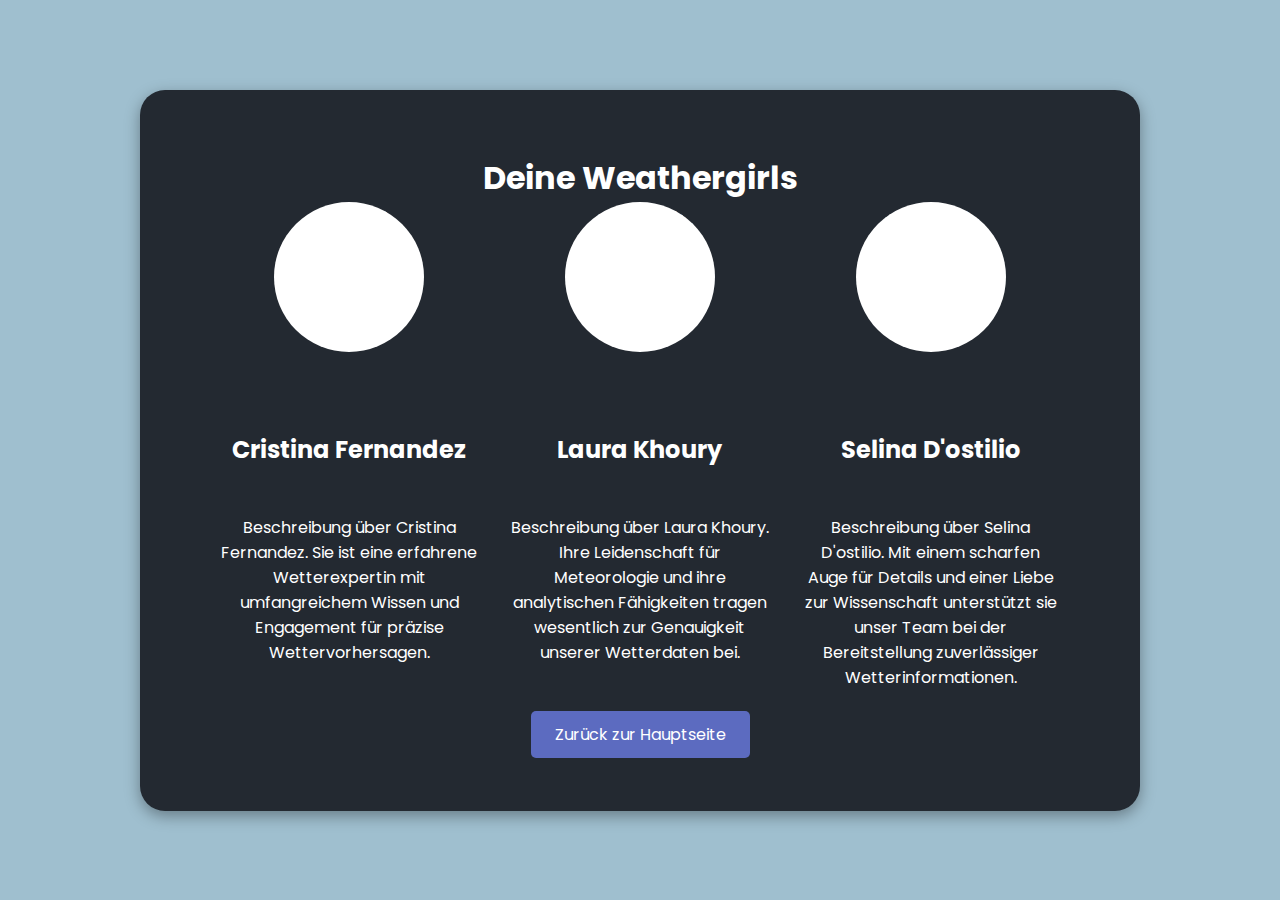
==== subpage.html @ d6955d7b "Über uns seite ertstellt und kleine anpassungen beim titel" ====
<!DOCTYPE html>
<html lang="de">
<head>
    <meta charset="UTF-8"/>
    <meta name="viewport" content="width=device-width, initial-scale=1.0" />
    <link rel="stylesheet" href="subpage.css" />
    <title>Mehr über die Wetter App</title>
</head>
<body>
    <div class="container">
        <div class="content_section">
            <h1>Deine Weathergirls</h1>
            <div class="team-container">
                <div class="team-photos">
                    <div class="circle">
                        <img src="foto_cristina.jpg" alt="Cristina Fernandez">
                    </div>
                    <div class="circle">
                        <img src="foto_laura.jpg" alt="Laura Khoury">
                    </div>
                    <div class="circle">
                        <img src="foto_selina.jpg" alt="Selina D'ostilio">
                    </div>
                </div>
                <div class="team-names">
                    <h3>Cristina Fernandez</h3>
                    <h3>Laura Khoury</h3>
                    <h3>Selina D'ostilio</h3>
                </div>
                <div class="team-descriptions">
                    <p>Beschreibung über Cristina Fernandez. Sie ist eine erfahrene Wetterexpertin mit umfangreichem Wissen und Engagement für präzise Wettervorhersagen.</p>
                    <p>Beschreibung über Laura Khoury. Ihre Leidenschaft für Meteorologie und ihre analytischen Fähigkeiten tragen wesentlich zur Genauigkeit unserer Wetterdaten bei.</p>
                    <p>Beschreibung über Selina D'ostilio. Mit einem scharfen Auge für Details und einer Liebe zur Wissenschaft unterstützt sie unser Team bei der Bereitstellung zuverlässiger Wetterinformationen.</p>
                </div>
            </div>
            <a href="index.html" class="btn_more_info">Zurück zur Hauptseite</a>
        </div>
    </div>
</body>
</html>
---- subpage.css ----
@import url("https://fonts.googleapis.com/css2?family=Poppins:wght@400;500;600&family=Ruda:wght@400;600;700&display=swap");

* {
  box-sizing: border-box;
  margin: 0;
  padding: 0;
}

body {
  background-color: #9fbfcf;
  min-height: 100vh;
  display: flex;
  flex-direction: column;
  align-items: center;
  justify-content: center;
  font-family: "Poppins", sans-serif;
  padding: 16px; /* Padding hinzugefügt für kleine Bildschirme */
}

.container {
  max-width: 1000px;
  width: 100%;
  background-color: #232931;
  color: #fff;
  border-radius: 25px;
  box-shadow: 0 5px 15px rgba(0, 0, 0, 0.35);
  transition: all 0.5s ease-in-out;
  padding: 32px;
  text-align: center;
}

.content_section {
  padding: 32px;
}

.team-container {
  display: flex;
  flex-direction: column;
  align-items: center;
  gap: 32px;
}

.team-photos {
  display: flex;
  justify-content: space-around;
  width: 100%;
  flex-wrap: wrap; /* Zeilenumbruch für kleine Bildschirme */
}

.circle {
  width: 150px;
  height: 150px;
  border-radius: 50%;
  overflow: hidden;
  display: flex;
  align-items: center;
  justify-content: center;
  background-color: #fff;
  margin-bottom: 32px;
}

.circle img {
  width: 100%;
  height: 100%;
  object-fit: cover;
}

.team-names,
.team-descriptions {
  display: flex;
  justify-content: space-around;
  width: 100%;
  flex-wrap: wrap; /* Zeilenumbruch für kleine Bildschirme */
}

.team-names h3,
.team-descriptions p {
  width: 30%;
  text-align: center;
}

h3 {
  margin-top: 16px;
  margin-bottom: 16px;
  font-size: 24px;
}

p {
  font-size: 16px;
  margin: 0 0 32px 0;
}

.btn_more_info {
  text-decoration: none;
  background-color: #5c6bc0;
  color: #fff;
  padding: 12px 24px;
  border-radius: 5px;
  transition: background-color 0.3s ease;
  margin-top: 32px;
}

.btn_more_info:hover {
  background-color: #3949ab;
}

@media (max-width: 768px) {
  .container {
    padding: 16px; /* Weniger Padding für kleine Bildschirme */
  }

  .content_section {
    padding: 16px; /* Weniger Padding für kleine Bildschirme */
  }

  .team-photos,
  .team-names,
  .team-descriptions {
    flex-direction: column;
  }

  .team-names h3,
  .team-descriptions p {
    width: 100%;
  }

  .circle {
    width: 120px; /* Kleinere Kreise für kleine Bildschirme */
    height: 120px;
    margin-bottom: 16px;
  }

  h3 {
    font-size: 20px; /* Kleinere Schriftgröße für Überschriften */
  }

  p {
    font-size: 14px; /* Kleinere Schriftgröße für Beschreibungen */
    margin-bottom: 16px;
  }

  .btn_more_info {
    margin-top: 24px; /* Weniger Abstand zum Button */
  }
}
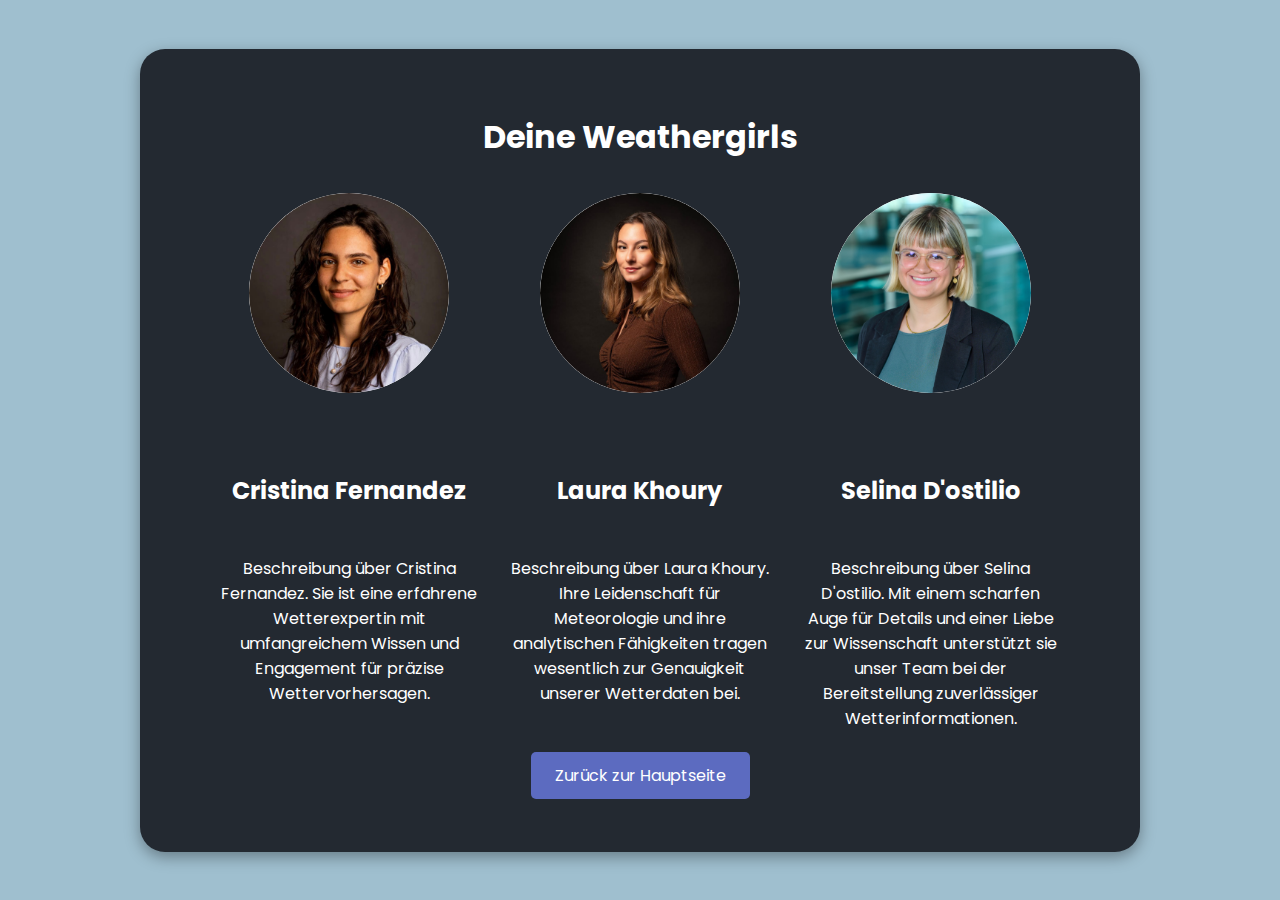
==== commit 1a05fbe6: "Fotos vom Team hinzugefügt und neue Wetter Bilder" ====
--- a/subpage.html
+++ b/subpage.html
@@ -13,13 +13,13 @@
             <div class="team-container">
                 <div class="team-photos">
                     <div class="circle">
-                        <img src="foto_cristina.jpg" alt="Cristina Fernandez">
+                        <img src="images/cristina_bild.png" alt="Cristina Fernandez">
                     </div>
                     <div class="circle">
-                        <img src="foto_laura.jpg" alt="Laura Khoury">
+                        <img src="images/laura_bild.png" alt="Laura Khoury">
                     </div>
                     <div class="circle">
-                        <img src="foto_selina.jpg" alt="Selina D'ostilio">
+                        <img src="images/selina_bild.png" alt="Selina D'ostilio">
                     </div>
                 </div>
                 <div class="team-names">
--- a/subpage.css
+++ b/subpage.css
@@ -33,6 +33,10 @@
   padding: 32px;
 }
 
+h1 {
+  margin-bottom: 32px; /* Abstand zwischen der Überschrift und den Bildern */
+}
+
 .team-container {
   display: flex;
   flex-direction: column;
@@ -48,8 +52,8 @@
 }
 
 .circle {
-  width: 150px;
-  height: 150px;
+  width: 200px; /* Größere Kreise */
+  height: 200px; /* Größere Kreise */
   border-radius: 50%;
   overflow: hidden;
   display: flex;
@@ -113,6 +117,10 @@
     padding: 16px; /* Weniger Padding für kleine Bildschirme */
   }
 
+  h1 {
+    margin-bottom: 24px; /* Weniger Abstand für kleine Bildschirme */
+  }
+
   .team-photos,
   .team-names,
   .team-descriptions {
@@ -125,8 +133,8 @@
   }
 
   .circle {
-    width: 120px; /* Kleinere Kreise für kleine Bildschirme */
-    height: 120px;
+    width: 160px; /* Größere Kreise für kleine Bildschirme */
+    height: 160px;
     margin-bottom: 16px;
   }
 
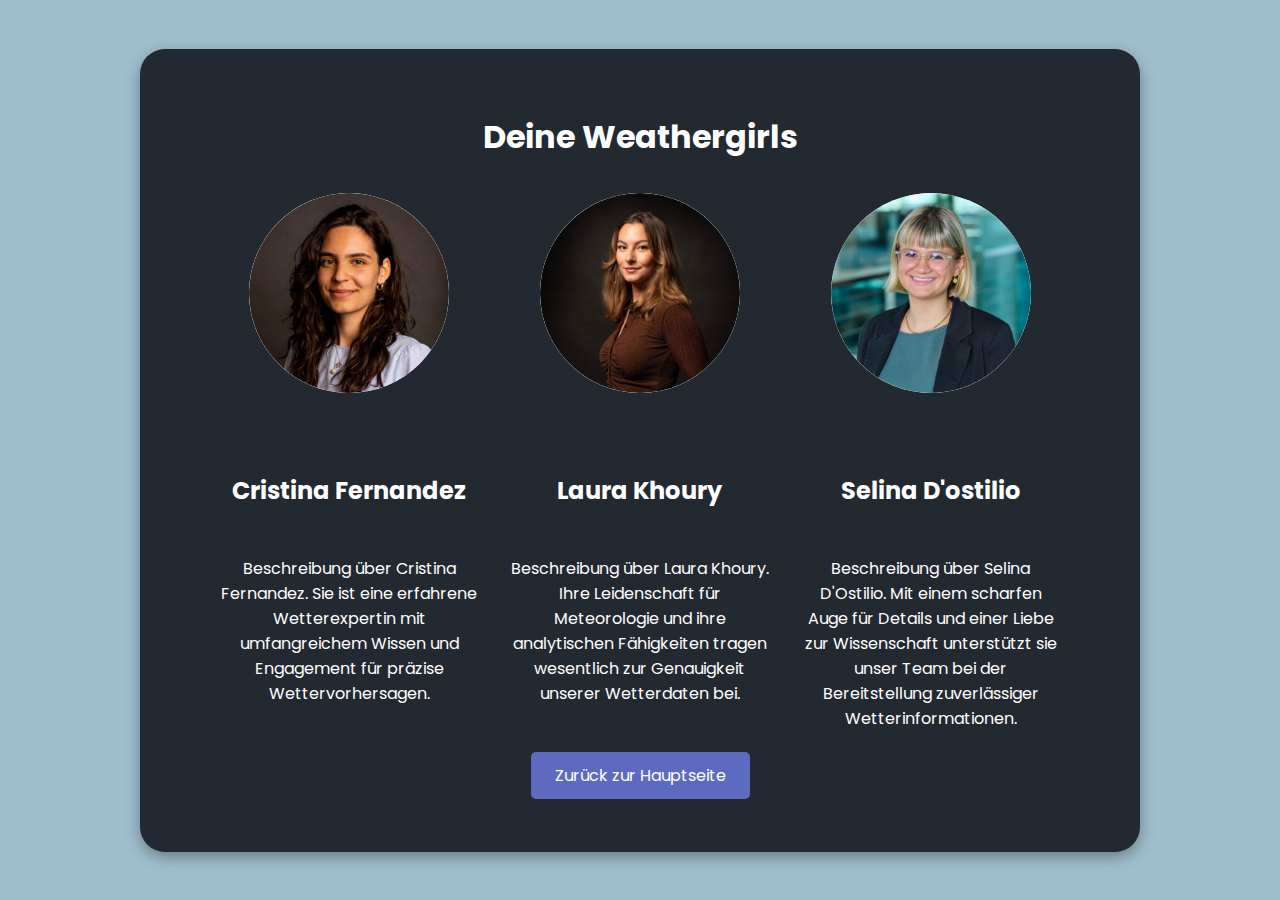
==== commit acacc274: "schreibfehler" ====
--- a/subpage.html
+++ b/subpage.html
@@ -30,7 +30,7 @@
                 <div class="team-descriptions">
                     <p>Beschreibung über Cristina Fernandez. Sie ist eine erfahrene Wetterexpertin mit umfangreichem Wissen und Engagement für präzise Wettervorhersagen.</p>
                     <p>Beschreibung über Laura Khoury. Ihre Leidenschaft für Meteorologie und ihre analytischen Fähigkeiten tragen wesentlich zur Genauigkeit unserer Wetterdaten bei.</p>
-                    <p>Beschreibung über Selina D'ostilio. Mit einem scharfen Auge für Details und einer Liebe zur Wissenschaft unterstützt sie unser Team bei der Bereitstellung zuverlässiger Wetterinformationen.</p>
+                    <p>Beschreibung über Selina D'Ostilio. Mit einem scharfen Auge für Details und einer Liebe zur Wissenschaft unterstützt sie unser Team bei der Bereitstellung zuverlässiger Wetterinformationen.</p>
                 </div>
             </div>
             <a href="index.html" class="btn_more_info">Zurück zur Hauptseite</a>
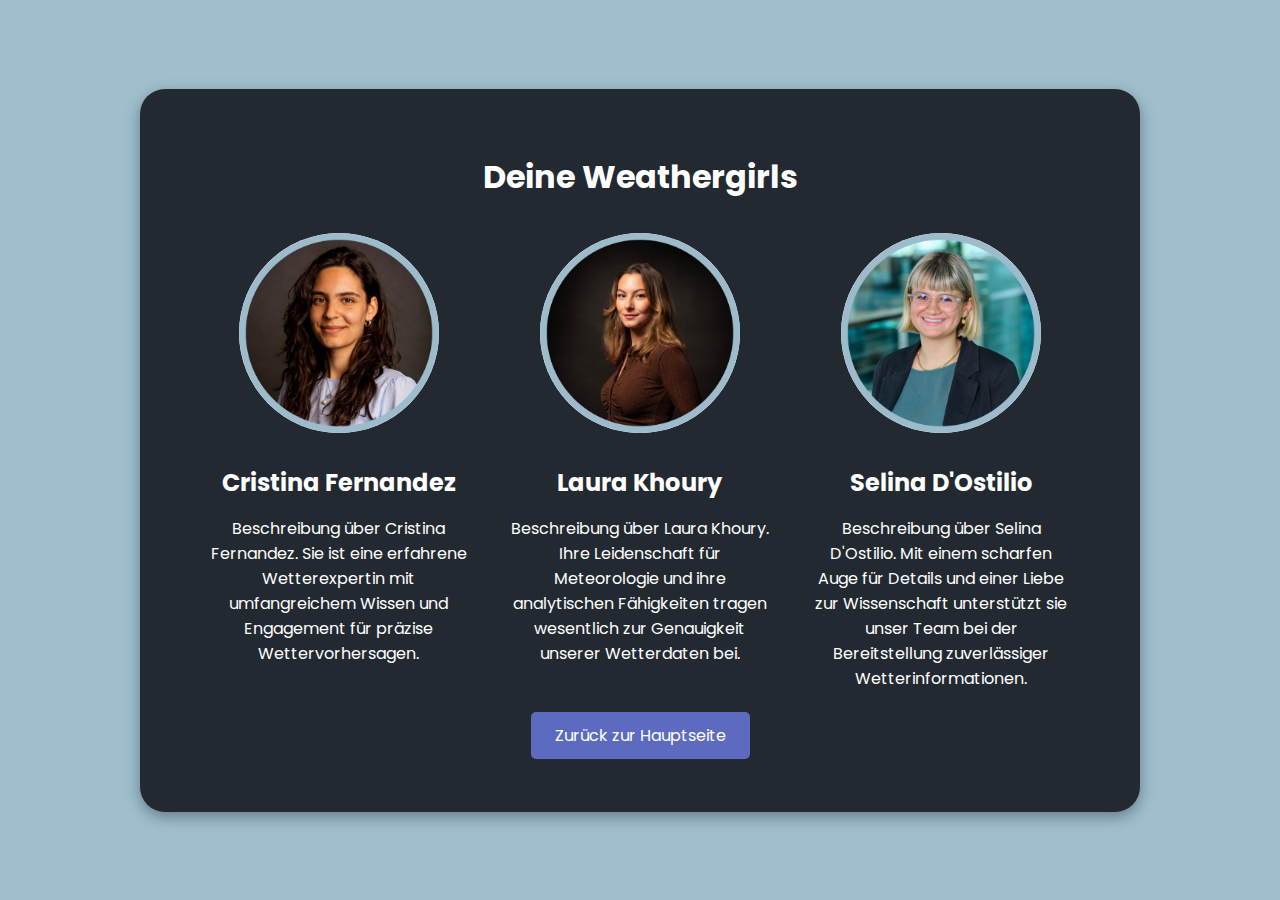
==== commit a4d6acab: "Über uns Seite besser responsive" ====
--- a/subpage.html
+++ b/subpage.html
@@ -11,25 +11,25 @@
         <div class="content_section">
             <h1>Deine Weathergirls</h1>
             <div class="team-container">
-                <div class="team-photos">
+                <div class="team-member">
                     <div class="circle">
                         <img src="images/cristina_bild.png" alt="Cristina Fernandez">
                     </div>
+                    <h3>Cristina Fernandez</h3>
+                    <p>Beschreibung über Cristina Fernandez. Sie ist eine erfahrene Wetterexpertin mit umfangreichem Wissen und Engagement für präzise Wettervorhersagen.</p>
+                </div>
+                <div class="team-member">
                     <div class="circle">
                         <img src="images/laura_bild.png" alt="Laura Khoury">
                     </div>
+                    <h3>Laura Khoury</h3>
+                    <p>Beschreibung über Laura Khoury. Ihre Leidenschaft für Meteorologie und ihre analytischen Fähigkeiten tragen wesentlich zur Genauigkeit unserer Wetterdaten bei.</p>
+                </div>
+                <div class="team-member">
                     <div class="circle">
-                        <img src="images/selina_bild.png" alt="Selina D'ostilio">
+                        <img src="images/selina_bild.png" alt="Selina D'Ostilio">
                     </div>
-                </div>
-                <div class="team-names">
-                    <h3>Cristina Fernandez</h3>
-                    <h3>Laura Khoury</h3>
-                    <h3>Selina D'ostilio</h3>
-                </div>
-                <div class="team-descriptions">
-                    <p>Beschreibung über Cristina Fernandez. Sie ist eine erfahrene Wetterexpertin mit umfangreichem Wissen und Engagement für präzise Wettervorhersagen.</p>
-                    <p>Beschreibung über Laura Khoury. Ihre Leidenschaft für Meteorologie und ihre analytischen Fähigkeiten tragen wesentlich zur Genauigkeit unserer Wetterdaten bei.</p>
+                    <h3>Selina D'Ostilio</h3>
                     <p>Beschreibung über Selina D'Ostilio. Mit einem scharfen Auge für Details und einer Liebe zur Wissenschaft unterstützt sie unser Team bei der Bereitstellung zuverlässiger Wetterinformationen.</p>
                 </div>
             </div>
--- a/subpage.css
+++ b/subpage.css
@@ -14,7 +14,7 @@
   align-items: center;
   justify-content: center;
   font-family: "Poppins", sans-serif;
-  padding: 16px; /* Padding hinzugefügt für kleine Bildschirme */
+  padding: 16px;
 }
 
 .container {
@@ -34,53 +34,40 @@
 }
 
 h1 {
-  margin-bottom: 32px; /* Abstand zwischen der Überschrift und den Bildern */
+  margin-bottom: 32px;
 }
 
 .team-container {
   display: flex;
-  flex-direction: column;
-  align-items: center;
+  flex-direction: row;
+  justify-content: space-around;
+  align-items: flex-start;
   gap: 32px;
 }
 
-.team-photos {
+.team-member {
   display: flex;
-  justify-content: space-around;
-  width: 100%;
-  flex-wrap: wrap; /* Zeilenumbruch für kleine Bildschirme */
+  flex-direction: column;
+  align-items: center;
+  width: 30%;
 }
 
 .circle {
-  width: 200px; /* Größere Kreise */
-  height: 200px; /* Größere Kreise */
+  width: 200px;
+  height: 200px;
   border-radius: 50%;
   overflow: hidden;
   display: flex;
   align-items: center;
   justify-content: center;
   background-color: #fff;
-  margin-bottom: 32px;
+  margin-bottom: 16px;
 }
 
 .circle img {
   width: 100%;
   height: 100%;
   object-fit: cover;
-}
-
-.team-names,
-.team-descriptions {
-  display: flex;
-  justify-content: space-around;
-  width: 100%;
-  flex-wrap: wrap; /* Zeilenumbruch für kleine Bildschirme */
-}
-
-.team-names h3,
-.team-descriptions p {
-  width: 30%;
-  text-align: center;
 }
 
 h3 {
@@ -92,6 +79,7 @@
 p {
   font-size: 16px;
   margin: 0 0 32px 0;
+  text-align: center;
 }
 
 .btn_more_info {
@@ -110,44 +98,42 @@
 
 @media (max-width: 768px) {
   .container {
-    padding: 16px; /* Weniger Padding für kleine Bildschirme */
+    padding: 16px;
   }
 
   .content_section {
-    padding: 16px; /* Weniger Padding für kleine Bildschirme */
+    padding: 16px;
   }
 
   h1 {
-    margin-bottom: 24px; /* Weniger Abstand für kleine Bildschirme */
+    margin-bottom: 24px;
   }
 
-  .team-photos,
-  .team-names,
-  .team-descriptions {
+  .team-container {
     flex-direction: column;
+    gap: 16px;
   }
 
-  .team-names h3,
-  .team-descriptions p {
+  .team-member {
     width: 100%;
   }
 
   .circle {
-    width: 160px; /* Größere Kreise für kleine Bildschirme */
+    width: 160px;
     height: 160px;
     margin-bottom: 16px;
   }
 
   h3 {
-    font-size: 20px; /* Kleinere Schriftgröße für Überschriften */
+    font-size: 20px;
   }
 
   p {
-    font-size: 14px; /* Kleinere Schriftgröße für Beschreibungen */
+    font-size: 14px;
     margin-bottom: 16px;
   }
 
   .btn_more_info {
-    margin-top: 24px; /* Weniger Abstand zum Button */
+    margin-top: 24px;
   }
 }
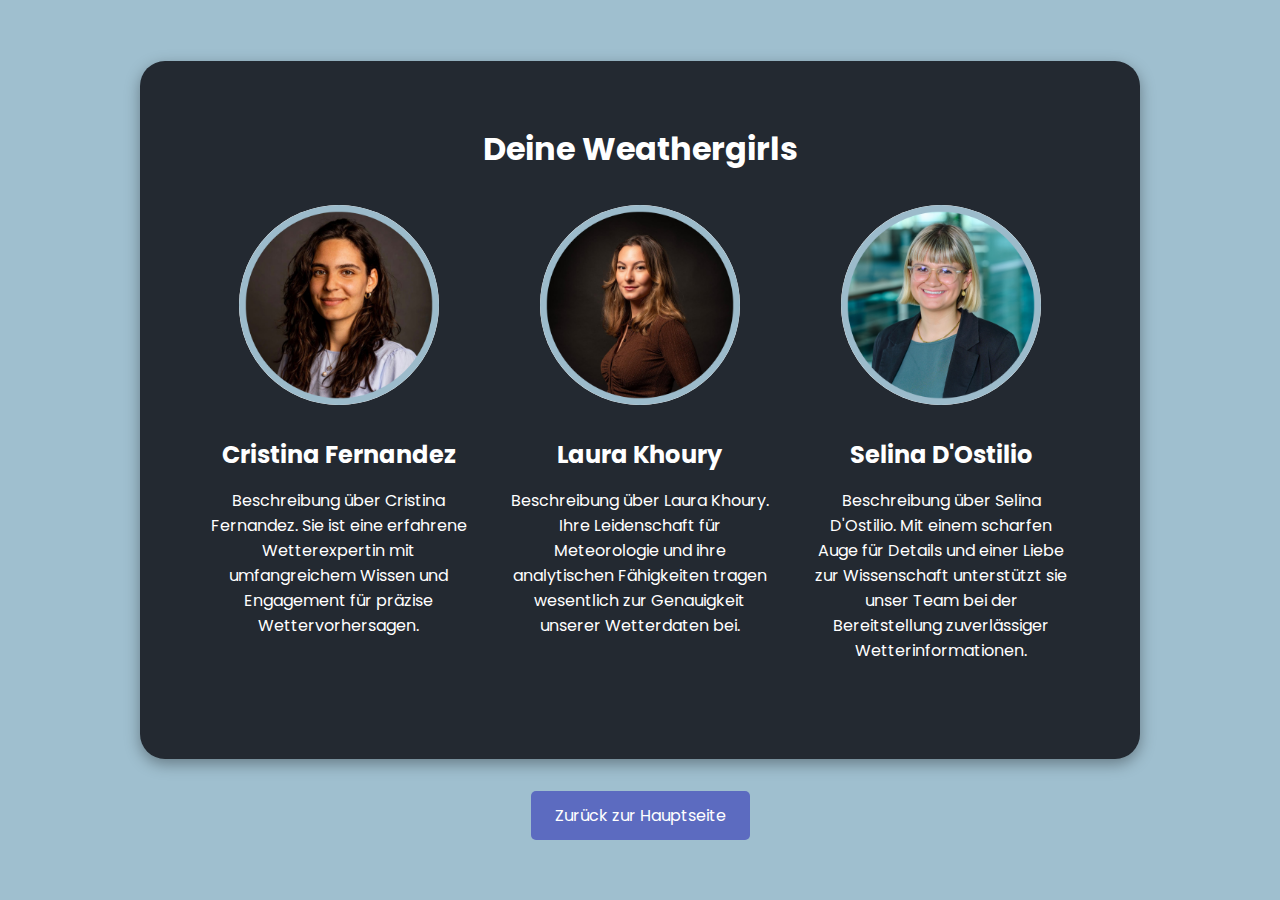
==== commit 2f3c5b57: "Spinning eingebaut, kleine Design Anpassungen, Wind Bild noch hinzugefügt" ====
--- a/subpage.html
+++ b/subpage.html
@@ -3,7 +3,7 @@
 <head>
     <meta charset="UTF-8"/>
     <meta name="viewport" content="width=device-width, initial-scale=1.0" />
-    <link rel="stylesheet" href="subpage.css" />
+    <link rel="stylesheet" href="./subpage.css" />
     <title>Mehr über die Wetter App</title>
 </head>
 <body>
@@ -33,8 +33,8 @@
                     <p>Beschreibung über Selina D'Ostilio. Mit einem scharfen Auge für Details und einer Liebe zur Wissenschaft unterstützt sie unser Team bei der Bereitstellung zuverlässiger Wetterinformationen.</p>
                 </div>
             </div>
-            <a href="index.html" class="btn_more_info">Zurück zur Hauptseite</a>
         </div>
     </div>
+    <a href="index.html" class="btn_more_info">Zurück zur Hauptseite</a>
 </body>
 </html>
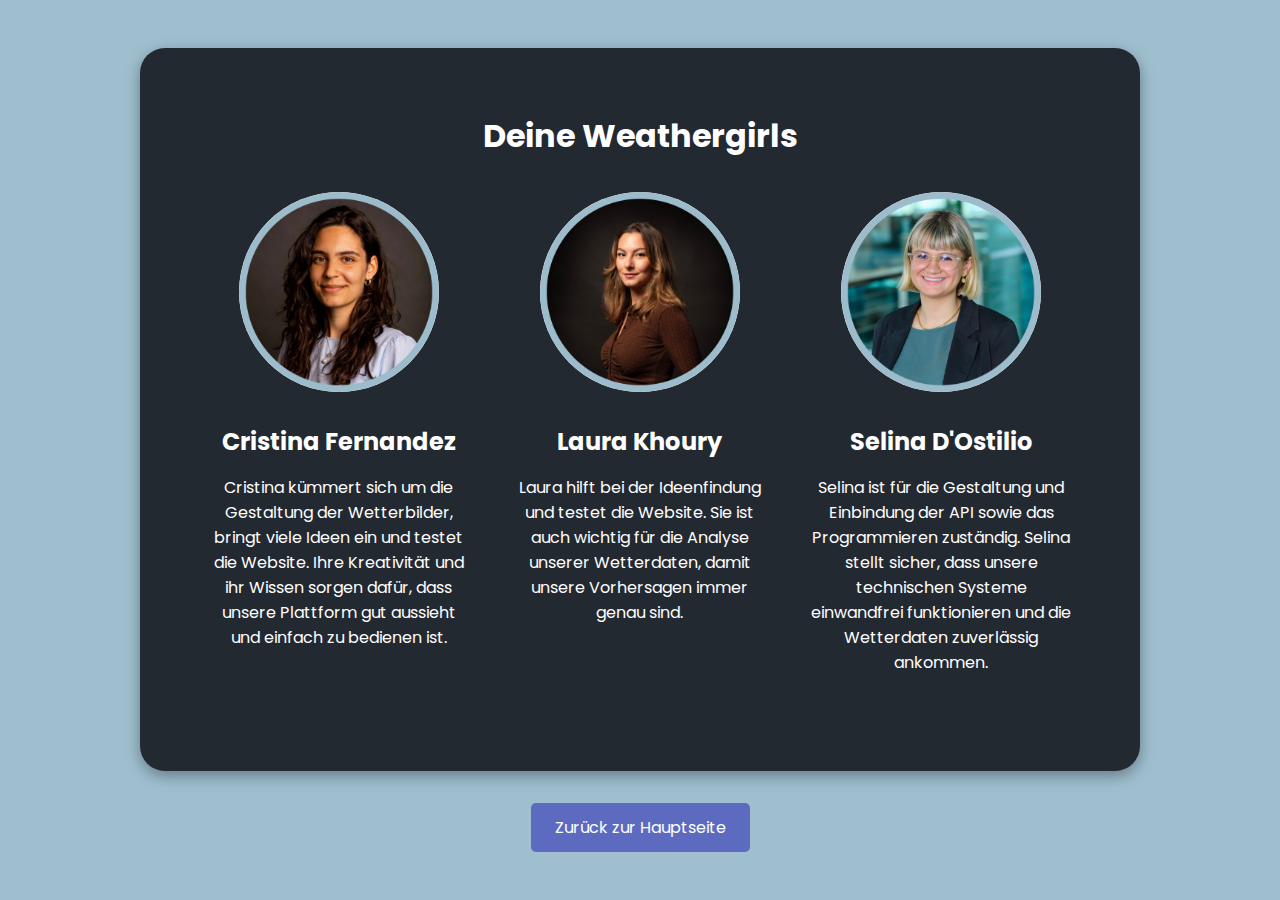
==== commit d9dc1b57: "Bilder upgedated" ====
--- a/subpage.html
+++ b/subpage.html
@@ -13,24 +13,24 @@
             <div class="team-container">
                 <div class="team-member">
                     <div class="circle">
-                        <img src="images/cristina_bild.png" alt="Cristina Fernandez">
+                        <img src="images/team/cristina_bild.webp" alt="Cristina Fernandez">
                     </div>
                     <h3>Cristina Fernandez</h3>
-                    <p>Beschreibung über Cristina Fernandez. Sie ist eine erfahrene Wetterexpertin mit umfangreichem Wissen und Engagement für präzise Wettervorhersagen.</p>
+                    <p>Cristina kümmert sich um die Gestaltung der Wetterbilder, bringt viele Ideen ein und testet die Website. Ihre Kreativität und ihr Wissen sorgen dafür, dass unsere Plattform gut aussieht und einfach zu bedienen ist.</p>
                 </div>
                 <div class="team-member">
                     <div class="circle">
-                        <img src="images/laura_bild.png" alt="Laura Khoury">
+                        <img src="images/team/laura_bild.webp" alt="Laura Khoury">
                     </div>
                     <h3>Laura Khoury</h3>
-                    <p>Beschreibung über Laura Khoury. Ihre Leidenschaft für Meteorologie und ihre analytischen Fähigkeiten tragen wesentlich zur Genauigkeit unserer Wetterdaten bei.</p>
+                    <p>Laura hilft bei der Ideenfindung und testet die Website. Sie ist auch wichtig für die Analyse unserer Wetterdaten, damit unsere Vorhersagen immer genau sind.</p>
                 </div>
                 <div class="team-member">
                     <div class="circle">
-                        <img src="images/selina_bild.png" alt="Selina D'Ostilio">
+                        <img src="images/team/selina_bild.webp" alt="Selina D'Ostilio">
                     </div>
                     <h3>Selina D'Ostilio</h3>
-                    <p>Beschreibung über Selina D'Ostilio. Mit einem scharfen Auge für Details und einer Liebe zur Wissenschaft unterstützt sie unser Team bei der Bereitstellung zuverlässiger Wetterinformationen.</p>
+                    <p>Selina ist für die Gestaltung und Einbindung der API sowie das Programmieren zuständig. Selina stellt sicher, dass unsere technischen Systeme einwandfrei funktionieren und die Wetterdaten zuverlässig ankommen.</p>
                 </div>
             </div>
         </div>
